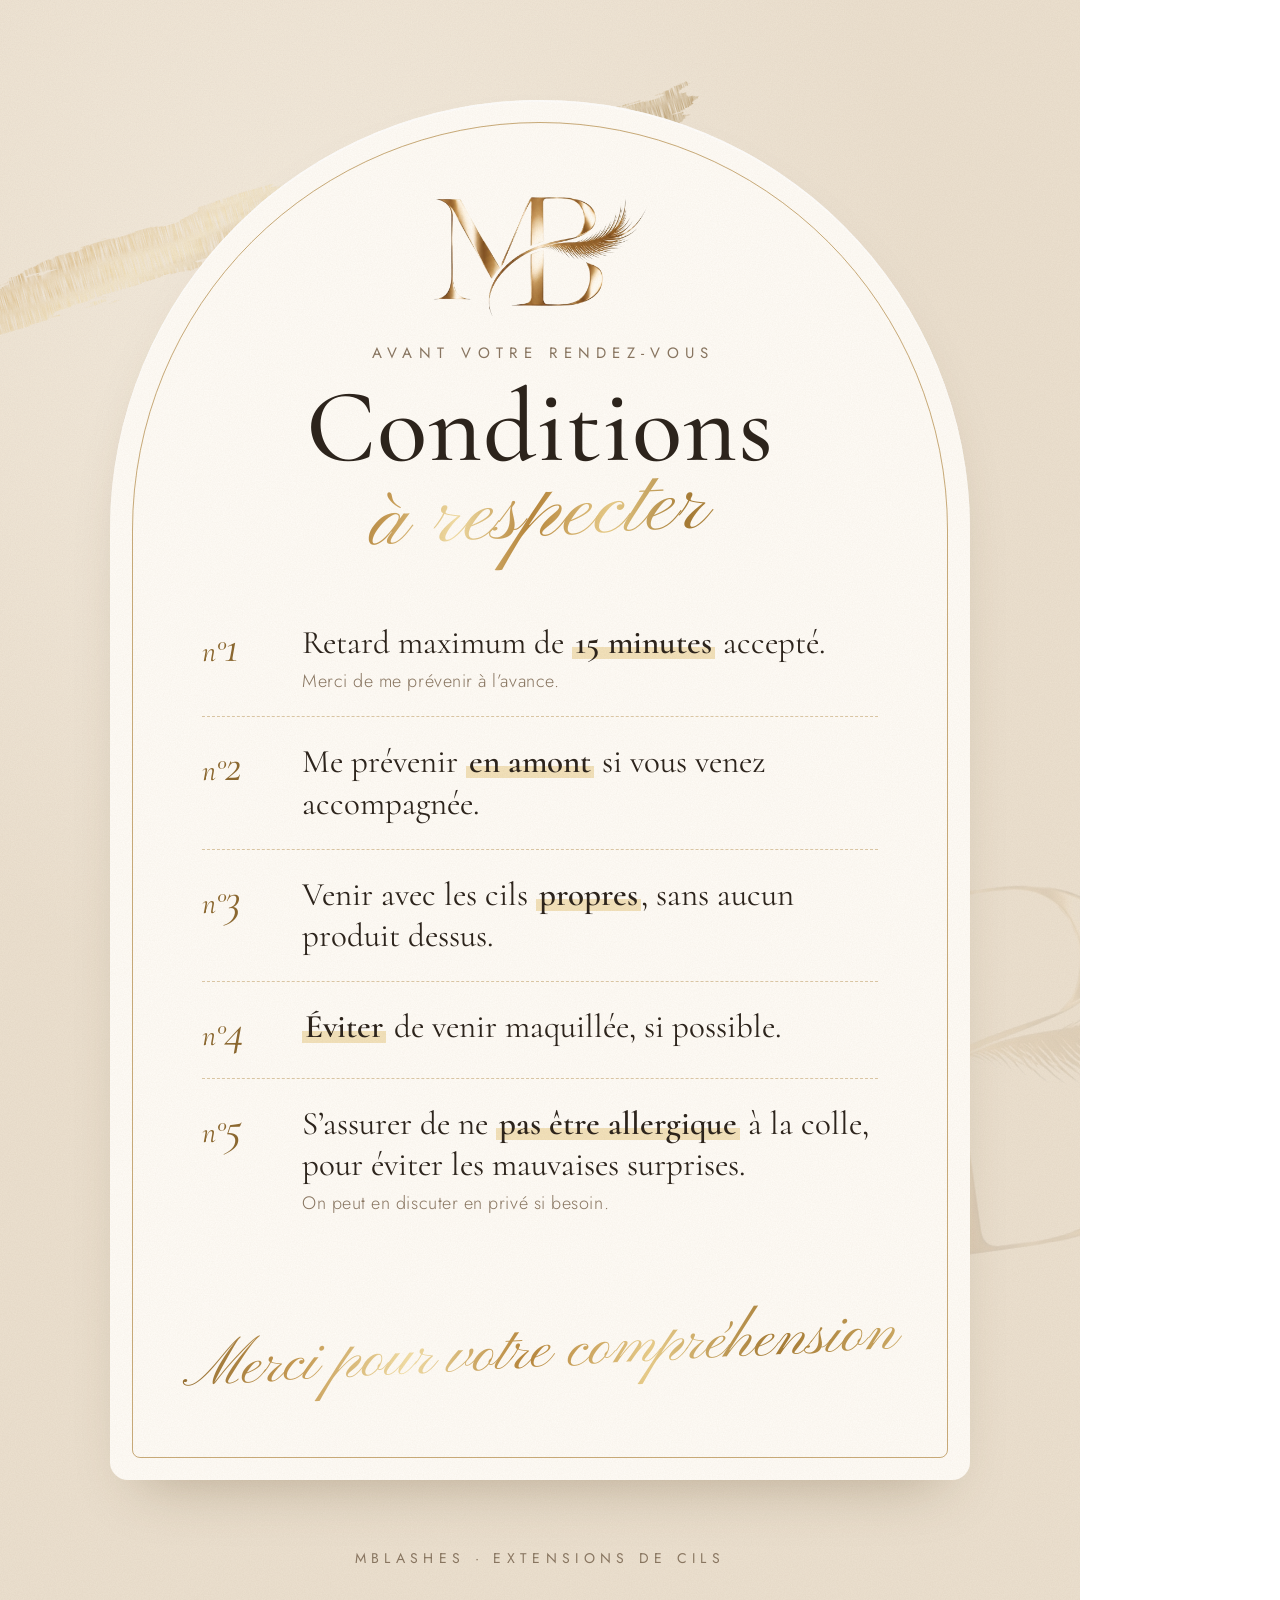
==== affiche/conditions-v3.html @ 500b5c51 "Affiche conditions : retard 15 min + nouvelle version en arche Co-Authored-By: Claude Opus 5.5 <nore" ====
<!doctype html>
<html lang="fr">
<head>
<meta charset="utf-8">
<title>MBLashes Conditions</title>
<link href="https://fonts.googleapis.com/css2?family=Cormorant:ital,wght@0,400;0,500;0,600;1,400;1,500&family=Pinyon+Script&family=Jost:wght@300;400&display=swap" rel="stylesheet">
<style>
  :root{--ink:#2d241c;--muted:#8a7762;--sand:#ece1d0;--card:#fffcf7;--gold:#b48a45;--gold-d:#8d6930;
    --foil:linear-gradient(105deg,#8a652a 0%,#c69a52 18%,#f3dfa6 33%,#b9883d 48%,#e9cd8a 64%,#a77c35 80%,#d8b66f 100%)}
  *{box-sizing:border-box;margin:0;padding:0}
  html,body{width:1080px;height:1620px}
  body{font-family:'Cormorant',serif;color:var(--ink);overflow:hidden}
  .poster{position:relative;width:1080px;height:1620px;overflow:hidden;
    background:radial-gradient(ellipse 80% 60% at 30% 20%,#f4ecdf,transparent 70%),var(--sand)}
  .grain{position:absolute;inset:0;mix-blend-mode:multiply;opacity:.6;z-index:30;pointer-events:none}
  .foil{background:var(--foil);-webkit-background-clip:text;background-clip:text;color:transparent}

  .water{position:absolute;right:-230px;bottom:330px;width:720px;opacity:.13;transform:rotate(-8deg);z-index:1}
  .brush{position:absolute;top:120px;left:-160px;width:900px;transform:rotate(-16deg);z-index:1}

  .arch{position:absolute;left:110px;right:110px;top:100px;height:1380px;background:var(--card);
    border-radius:430px 430px 18px 18px;box-shadow:0 30px 60px -30px rgba(90,64,30,.35),0 2px 0 rgba(255,255,255,.8) inset;z-index:2}
  .arch::before{content:"";position:absolute;inset:22px;border-radius:410px 410px 8px 8px;border:1.3px solid rgba(180,138,69,.7)}
  .inner{position:absolute;inset:0;padding:96px 92px 0;display:flex;flex-direction:column;align-items:center;z-index:3}

  .logo{height:120px}
  .kicker{margin-top:26px;font-family:'Jost';font-weight:400;font-size:15px;letter-spacing:.42em;color:var(--muted);padding-left:.42em}
  h1{margin-top:14px;font-weight:500;font-size:104px;line-height:.95;letter-spacing:.01em;text-align:center}
  h1 em{display:block;font-family:'Pinyon Script';font-style:normal;font-weight:400;font-size:92px;margin-top:-6px;padding:0 20px 18px;transform:rotate(-3deg)}

  ul{list-style:none;width:100%;margin-top:22px}
  li{display:flex;gap:26px;align-items:flex-start;padding:24px 0}
  li + li{border-top:1px dashed rgba(180,138,69,.45)}
  .k{flex:0 0 74px;font-family:'Cormorant';font-style:italic;font-size:30px;color:var(--gold-d);padding-top:4px;white-space:nowrap}
  .k span{font-size:46px;line-height:.9}
  .t{font-size:33px;line-height:1.26}
  .t b{font-weight:600;background:linear-gradient(transparent 62%,rgba(233,205,138,.55) 62%,rgba(233,205,138,.55) 92%,transparent 92%);padding:0 3px}
  .t small{display:block;font-family:'Jost';font-weight:300;font-size:18px;letter-spacing:.03em;color:var(--muted);margin-top:6px}

  .note{position:absolute;bottom:52px;z-index:5;left:0;right:0;text-align:center;font-family:'Jost';font-size:14px;letter-spacing:.38em;color:var(--muted)}
  .merci{position:absolute;left:0;right:0;bottom:72px;text-align:center;z-index:5}
  .merci div{display:inline-block;font-family:'Pinyon Script';font-size:64px;transform:rotate(-3deg);padding:0 20px 16px}
  .merci p{display:none}
</style>
</head>
<body>
<svg width="0" height="0" style="position:absolute"><defs>
  <linearGradient id="g" x1="0" y1="0" x2="1" y2=".3">
    <stop offset="0" stop-color="#8a652a"/><stop offset=".25" stop-color="#d1a65c"/><stop offset=".45" stop-color="#f3dfa6"/>
    <stop offset=".65" stop-color="#b9883d"/><stop offset=".85" stop-color="#e2c27c"/><stop offset="1" stop-color="#9c7433"/></linearGradient>
  <filter id="rough" x="-10%" y="-30%" width="120%" height="160%">
    <feTurbulence type="fractalNoise" baseFrequency=".012 .09" numOctaves="4" seed="11" result="n"/>
    <feDisplacementMap in="SourceGraphic" in2="n" scale="40" xChannelSelector="R" yChannelSelector="G" result="d"/>
    <feTurbulence type="fractalNoise" baseFrequency=".9 .04" numOctaves="2" seed="5" result="s"/>
    <feColorMatrix in="s" values="0 0 0 0 0  0 0 0 0 0  0 0 0 0 0  0 0 0 -2.2 1.55" result="st"/>
    <feComposite in="d" in2="st" operator="in"/></filter>
</defs></svg>

<div class="poster">
  <svg class="grain" width="1080" height="1620"><filter id="gr"><feTurbulence type="fractalNoise" baseFrequency=".85" numOctaves="3" stitchTiles="stitch"/><feColorMatrix values="0 0 0 0 .5  0 0 0 0 .42  0 0 0 0 .32  0 0 0 .2 0"/></filter><rect width="100%" height="100%" filter="url(#gr)"/></svg>

  <svg class="brush" viewBox="0 0 1000 200"><path filter="url(#rough)" fill="url(#g)" opacity=".55"
    d="M40 120 C 200 70, 420 60, 640 78 S 900 96, 960 88 C 970 112, 940 130, 900 128 C 700 120, 420 118, 230 140 C 140 150, 60 158, 40 120Z"/></svg>
  <img class="water" src="logo-mb.png" alt="">

  <div class="arch">
    <div class="inner">
      <img class="logo" src="logo-mb.png" alt="MB">
      <div class="kicker">AVANT VOTRE RENDEZ-VOUS</div>
      <h1>Conditions<em class="foil">à respecter</em></h1>

      <ul>
        <li><div class="k">n°<span>1</span></div>
          <p class="t">Retard maximum de <b>15 minutes</b> accepté.<small>Merci de me prévenir à l’avance.</small></p></li>
        <li><div class="k">n°<span>2</span></div>
          <p class="t">Me prévenir <b>en amont</b> si vous venez accompagnée.</p></li>
        <li><div class="k">n°<span>3</span></div>
          <p class="t">Venir avec les cils <b>propres</b>, sans aucun produit dessus.</p></li>
        <li><div class="k">n°<span>4</span></div>
          <p class="t"><b>Éviter</b> de venir maquillée, si possible.</p></li>
        <li><div class="k">n°<span>5</span></div>
          <p class="t">S’assurer de ne <b>pas être allergique</b> à la colle, pour éviter les mauvaises surprises.<small>On peut en discuter en privé si besoin.</small></p></li>
      </ul>
    </div>
    <div class="merci"><div class="foil">Merci pour votre compréhension</div><p>MBLASHES</p></div>
  </div>

  <div class="note">MBLASHES · EXTENSIONS DE CILS</div>
      
</div>
</body>
</html>
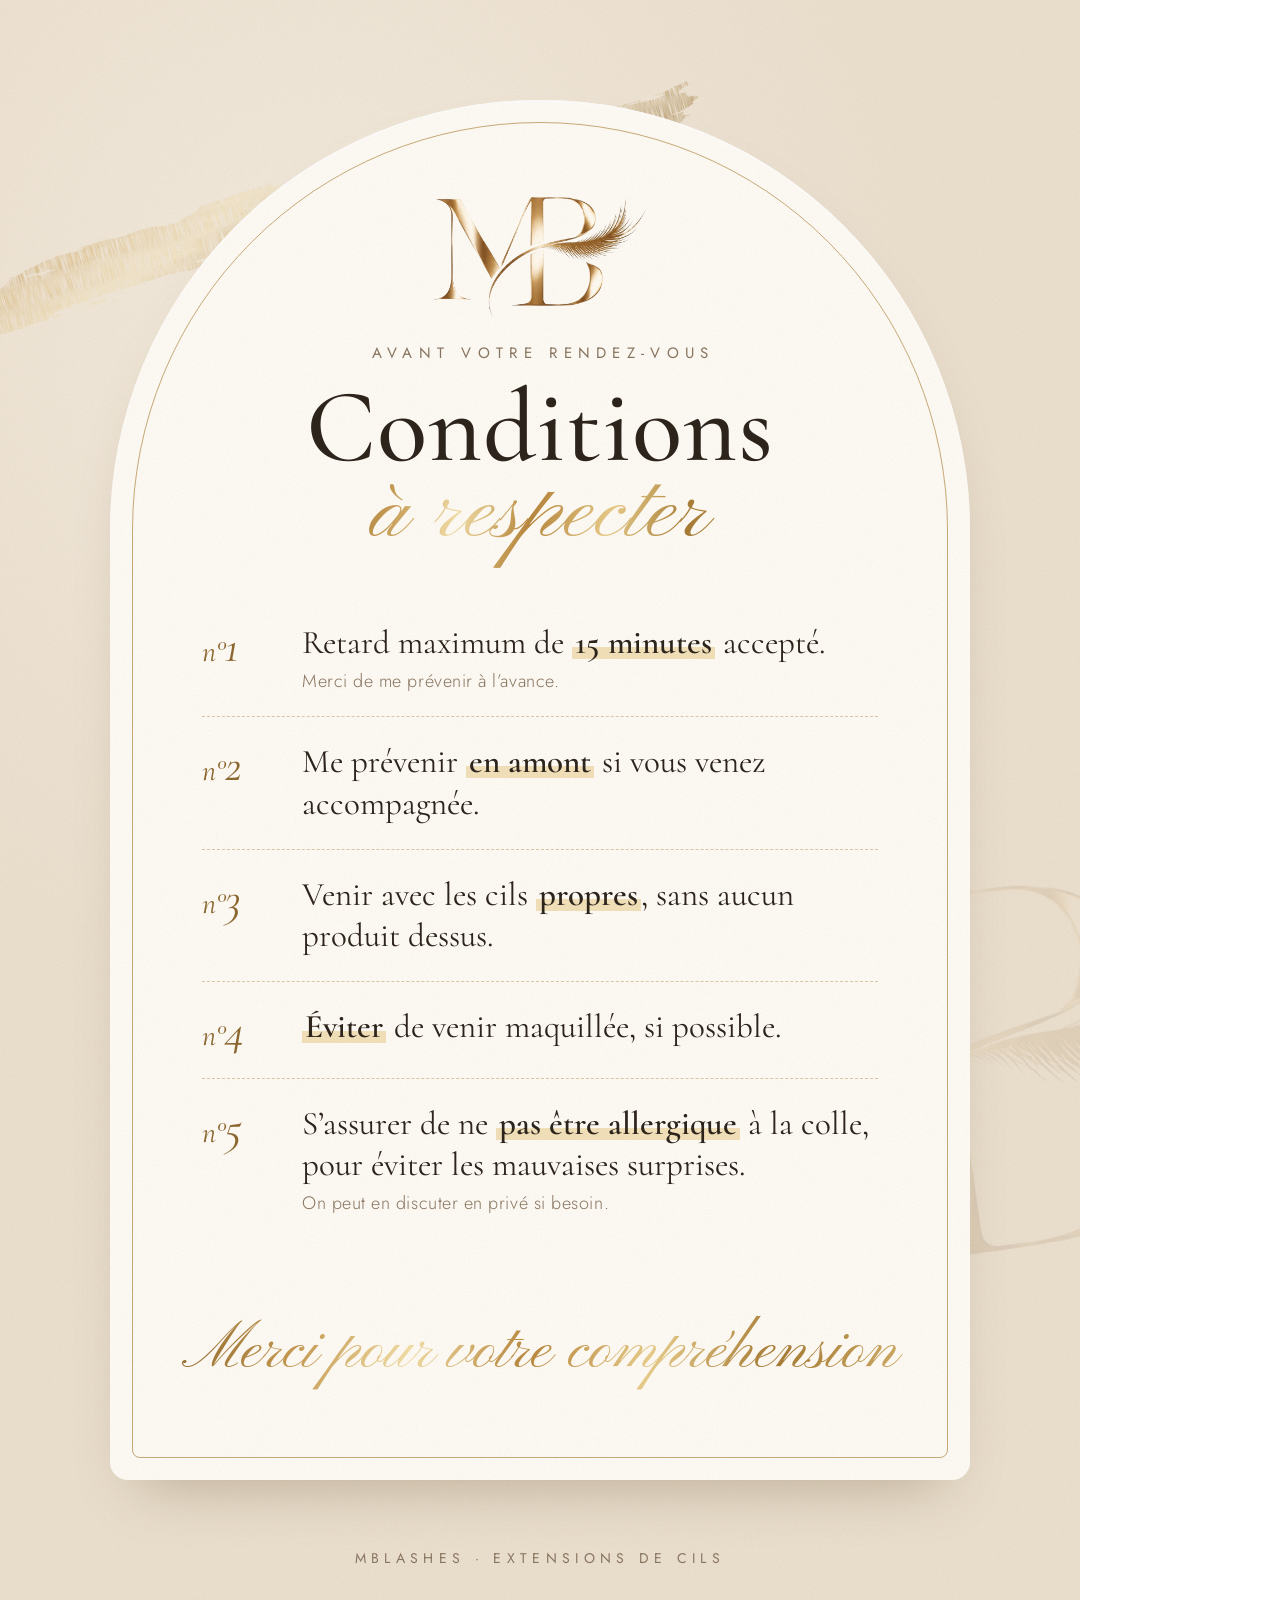
==== commit 21d509cc: "Affiches arche : textes manuscrits remis droits Co-Authored-By: Claude Opus 5.5 <noreply@anthropic.c" ====
--- a/affiche/conditions-v3.html
+++ b/affiche/conditions-v3.html
@@ -26,7 +26,7 @@
   .logo{height:120px}
   .kicker{margin-top:26px;font-family:'Jost';font-weight:400;font-size:15px;letter-spacing:.42em;color:var(--muted);padding-left:.42em}
   h1{margin-top:14px;font-weight:500;font-size:104px;line-height:.95;letter-spacing:.01em;text-align:center}
-  h1 em{display:block;font-family:'Pinyon Script';font-style:normal;font-weight:400;font-size:92px;margin-top:-6px;padding:0 20px 18px;transform:rotate(-3deg)}
+  h1 em{display:block;font-family:'Pinyon Script';font-style:normal;font-weight:400;font-size:92px;margin-top:-6px;padding:0 20px 18px}
 
   ul{list-style:none;width:100%;margin-top:22px}
   li{display:flex;gap:26px;align-items:flex-start;padding:24px 0}
@@ -39,7 +39,7 @@
 
   .note{position:absolute;bottom:52px;z-index:5;left:0;right:0;text-align:center;font-family:'Jost';font-size:14px;letter-spacing:.38em;color:var(--muted)}
   .merci{position:absolute;left:0;right:0;bottom:72px;text-align:center;z-index:5}
-  .merci div{display:inline-block;font-family:'Pinyon Script';font-size:64px;transform:rotate(-3deg);padding:0 20px 16px}
+  .merci div{display:inline-block;font-family:'Pinyon Script';font-size:64px;padding:0 20px 16px}
   .merci p{display:none}
 </style>
 </head>
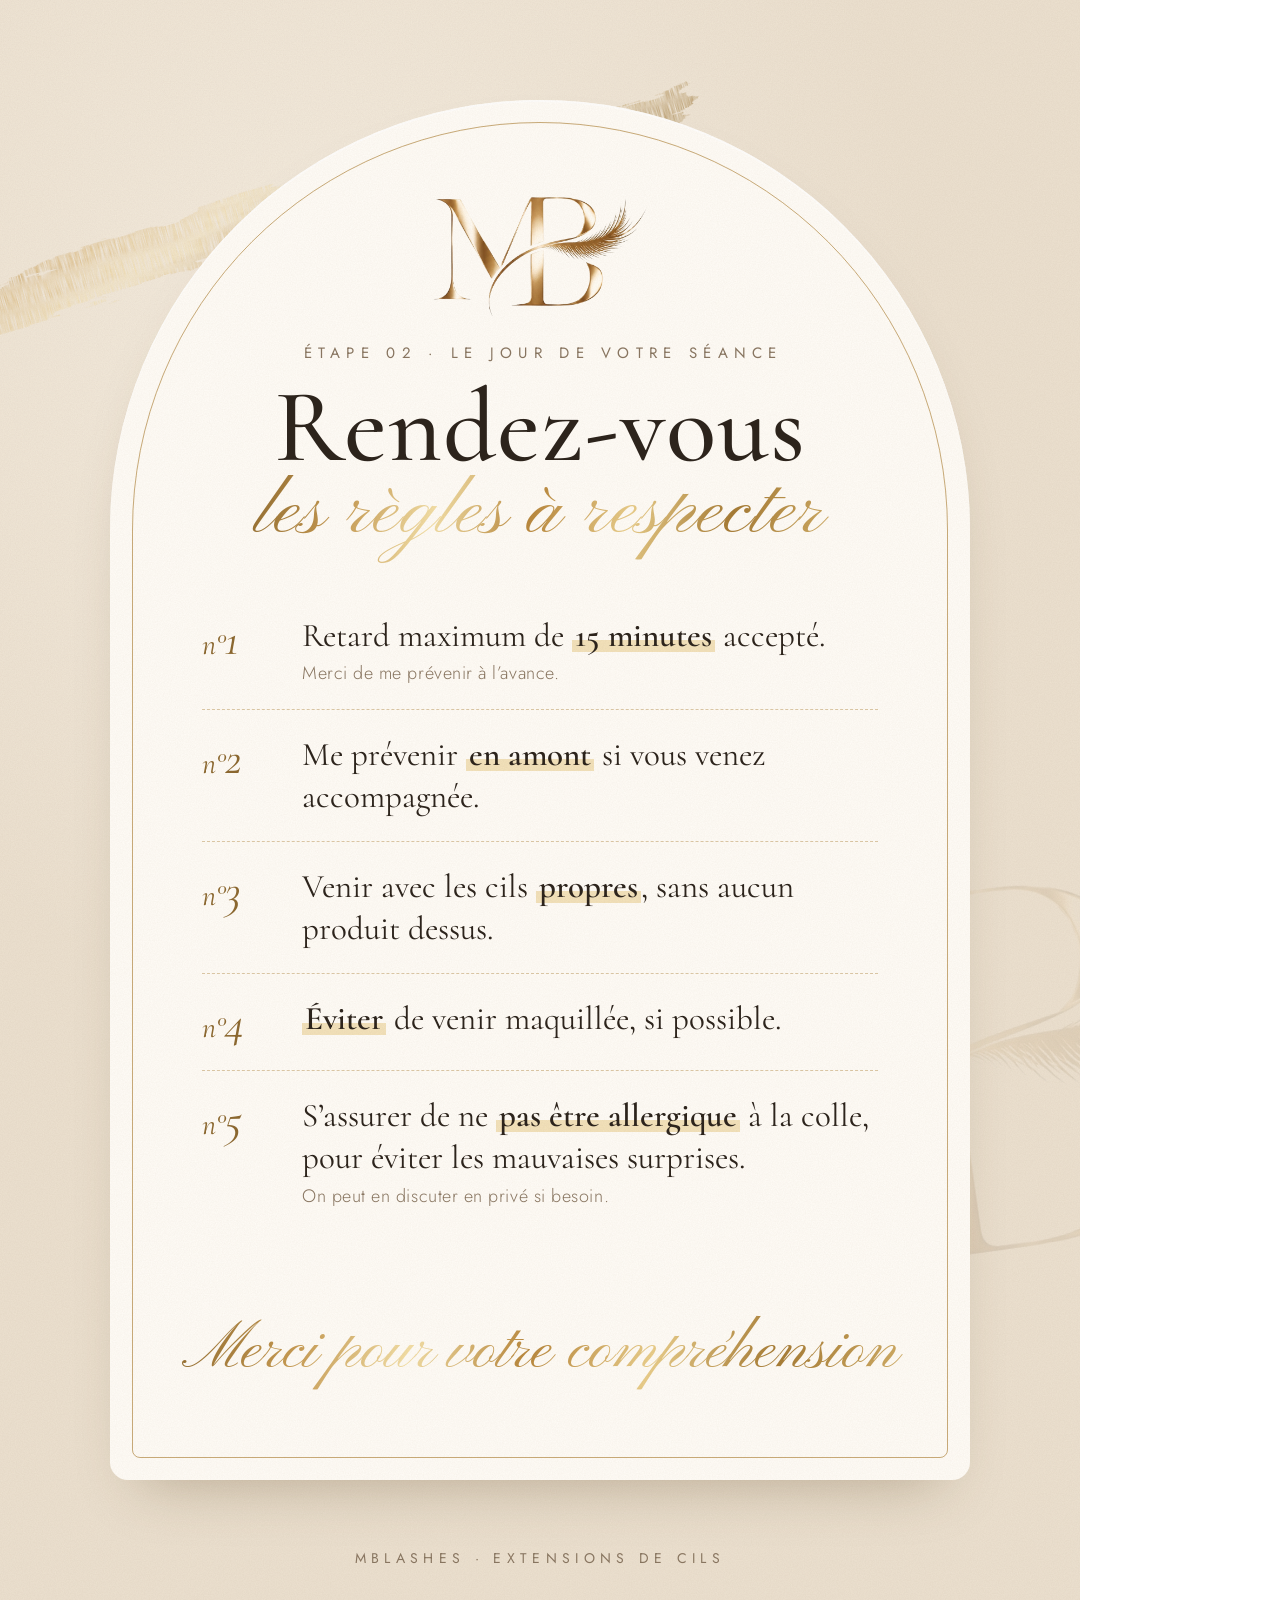
==== commit 4b5e103f: "Affiches : titres explicites Réservation (étape 01) et Rendez-vous (étape 02) Co-Authored-By: Claude" ====
--- a/affiche/conditions-v3.html
+++ b/affiche/conditions-v3.html
@@ -26,7 +26,7 @@
   .logo{height:120px}
   .kicker{margin-top:26px;font-family:'Jost';font-weight:400;font-size:15px;letter-spacing:.42em;color:var(--muted);padding-left:.42em}
   h1{margin-top:14px;font-weight:500;font-size:104px;line-height:.95;letter-spacing:.01em;text-align:center}
-  h1 em{display:block;font-family:'Pinyon Script';font-style:normal;font-weight:400;font-size:92px;margin-top:-6px;padding:0 20px 18px}
+  h1 em{display:block;font-family:'Pinyon Script';font-style:normal;font-weight:400;font-size:80px;margin-top:-2px;white-space:nowrap;padding:0 20px 18px}
 
   ul{list-style:none;width:100%;margin-top:22px}
   li{display:flex;gap:26px;align-items:flex-start;padding:24px 0}
@@ -66,8 +66,8 @@
   <div class="arch">
     <div class="inner">
       <img class="logo" src="logo-mb.png" alt="MB">
-      <div class="kicker">AVANT VOTRE RENDEZ-VOUS</div>
-      <h1>Conditions<em class="foil">à respecter</em></h1>
+      <div class="kicker">ÉTAPE 02 · LE JOUR DE VOTRE SÉANCE</div>
+      <h1>Rendez-vous<em class="foil">les règles à respecter</em></h1>
 
       <ul>
         <li><div class="k">n°<span>1</span></div>
